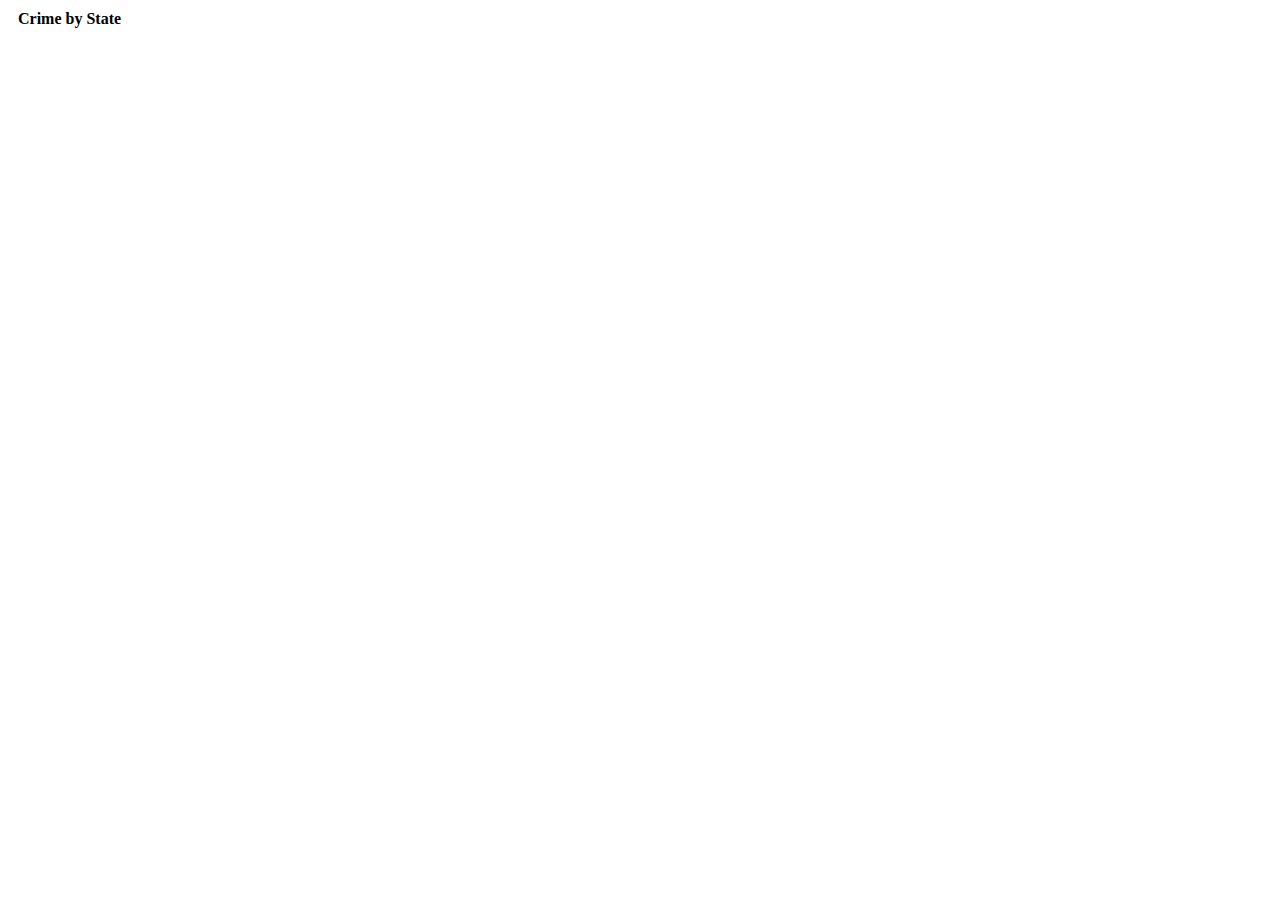
==== index.html @ 3ca4d9af "Skeleton files" ====
<!DOCTYPE html>
<html lang="en">
    <head>
        <meta charset="utf-8">
        <title>Crime by State</title>
        <script type="text/javascript" src="d3/d3.js"></script>
        <link rel="stylesheet" type="text/css" href="style.css">
    </head>
    <body>
        <p style="margin: 10px;"><strong>Crime by State</strong></p>
        <svg class="chart"></svg>
        <script type="text/javascript" src="script.js"> </script>
    </body>
</html>
---- style.css ----
.tooltip {
  position: absolute;
  /*width: 200px;
  height: 28px;
  */
  pointer-events: none;
  background-color: #000;
  padding: 10px;
  color: white;
  border: 20px;
  border-radius: 4px;
  box-shadow: 10px 10px 15px #888888;
}

.dot {
	stroke: black;
	opacity: .9;
	box-shadow: 10px -10px #CCC;
}


text {
	font-size: 10px; 
}
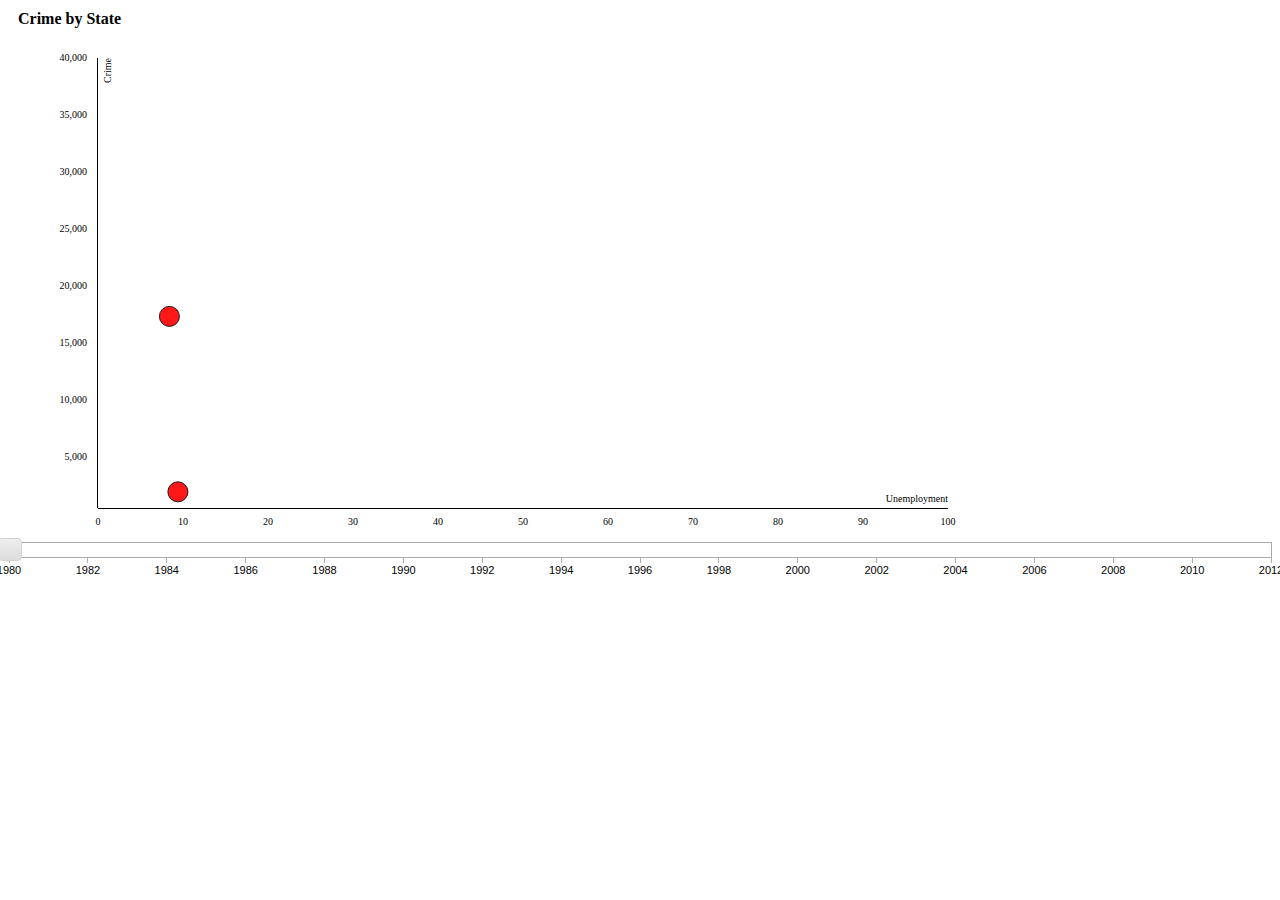
==== commit 2e14bd96: "Added slider stuff and redrawing data" ====
--- a/index.html
+++ b/index.html
@@ -4,11 +4,21 @@
         <meta charset="utf-8">
         <title>Crime by State</title>
         <script type="text/javascript" src="d3/d3.js"></script>
+        <script type="text/javascript" src="d3/d3.slider.js"></script>
         <link rel="stylesheet" type="text/css" href="style.css">
+        <link rel="stylesheet" type="text/css" href="d3/d3.slider.css">
     </head>
     <body>
         <p style="margin: 10px;"><strong>Crime by State</strong></p>
         <svg class="chart"></svg>
-        <script type="text/javascript" src="script.js"> </script>
+        <div id="slider"></div>
+        <script type="text/javascript"> 
+            function deferLoad(){
+                var e = document.createElement("script");
+                e.src = "script.js";
+                document.body.appendChild(e);
+            }
+            window.addEventListener("load", deferLoad, false);
+        </script>
     </body>
 </html>--- a/d3/d3.slider.css
+++ b/d3/d3.slider.css
@@ -0,0 +1,86 @@
+.d3-slider {
+    position: relative;
+    font-family: Verdana,Arial,sans-serif;
+    font-size: 1.1em;
+    border: 1px solid #aaaaaa;
+    z-index: 2;
+}
+
+.d3-slider-horizontal {
+    height: .8em;
+}  
+
+.d3-slider-range {
+  background:#2980b9;
+  left:0px;
+  right:0px;
+  height: 0.8em;
+  position: absolute;
+}
+
+.d3-slider-range-vertical {
+  background:#2980b9;
+  left:0px;
+  right:0px;
+  position: absolute;
+  top:0;
+}
+
+.d3-slider-vertical {
+    width: .8em;
+    height: 100px;
+}      
+
+.d3-slider-handle {
+    position: absolute;
+    width: 1.2em;
+    height: 1.2em;
+    border: 1px solid #d3d3d3;
+    border-radius: 4px;
+    background: #eee;
+    background: linear-gradient(to bottom, #eee 0%, #ddd 100%);
+    z-index: 3;
+}
+
+.d3-slider-handle:hover {
+    border: 1px solid #999999;
+}
+
+.d3-slider-horizontal .d3-slider-handle {
+    top: -.3em;
+    margin-left: -.6em;
+}
+
+.d3-slider-axis {
+    position: relative;
+    z-index: 1;    
+}
+
+.d3-slider-axis-bottom {
+    top: .8em;
+}
+
+.d3-slider-axis-right {
+    left: .8em;
+}
+
+.d3-slider-axis path {
+    stroke-width: 0;
+    fill: none;
+}
+
+.d3-slider-axis line {
+    fill: none;
+    stroke: #aaa;
+    shape-rendering: crispEdges;
+}
+
+.d3-slider-axis text {
+    font-size: 11px;
+}
+
+.d3-slider-vertical .d3-slider-handle {
+    left: -.25em;
+    margin-left: 0;
+    margin-bottom: -.6em;      
+}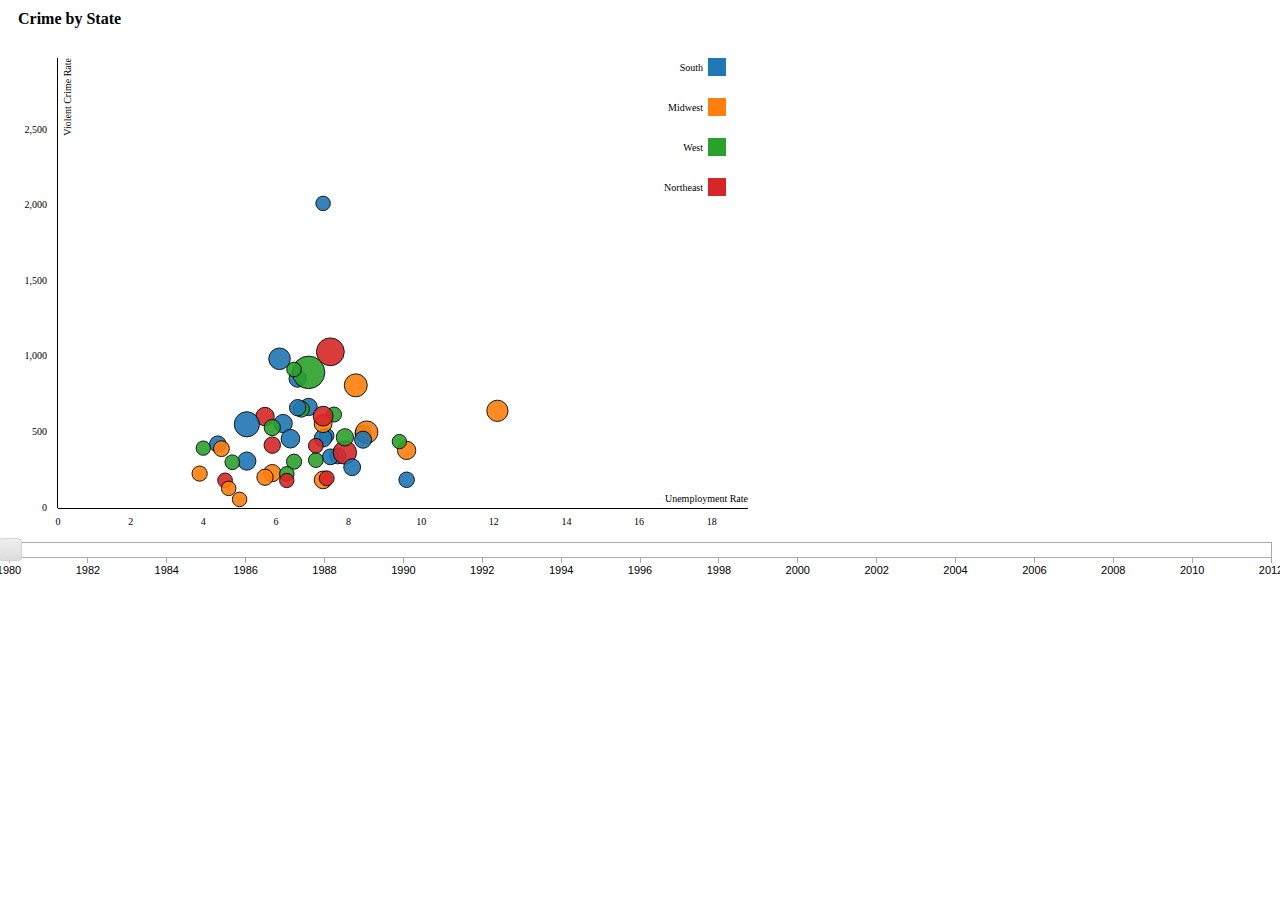
==== commit d4a62217: "Only using 4 regions. Preparing to integrate map" ====
--- a/index.html
+++ b/index.html
@@ -5,6 +5,8 @@
         <title>Crime by State</title>
         <script type="text/javascript" src="d3/d3.js"></script>
         <script type="text/javascript" src="d3/d3.slider.js"></script>
+        <script type="text/javascript" src="d3/topojson.min.js"></script>
+        <script type="text/javascript" src="d3/datamaps.usa.min.js"></script>
         <link rel="stylesheet" type="text/css" href="style.css">
         <link rel="stylesheet" type="text/css" href="d3/d3.slider.css">
     </head>
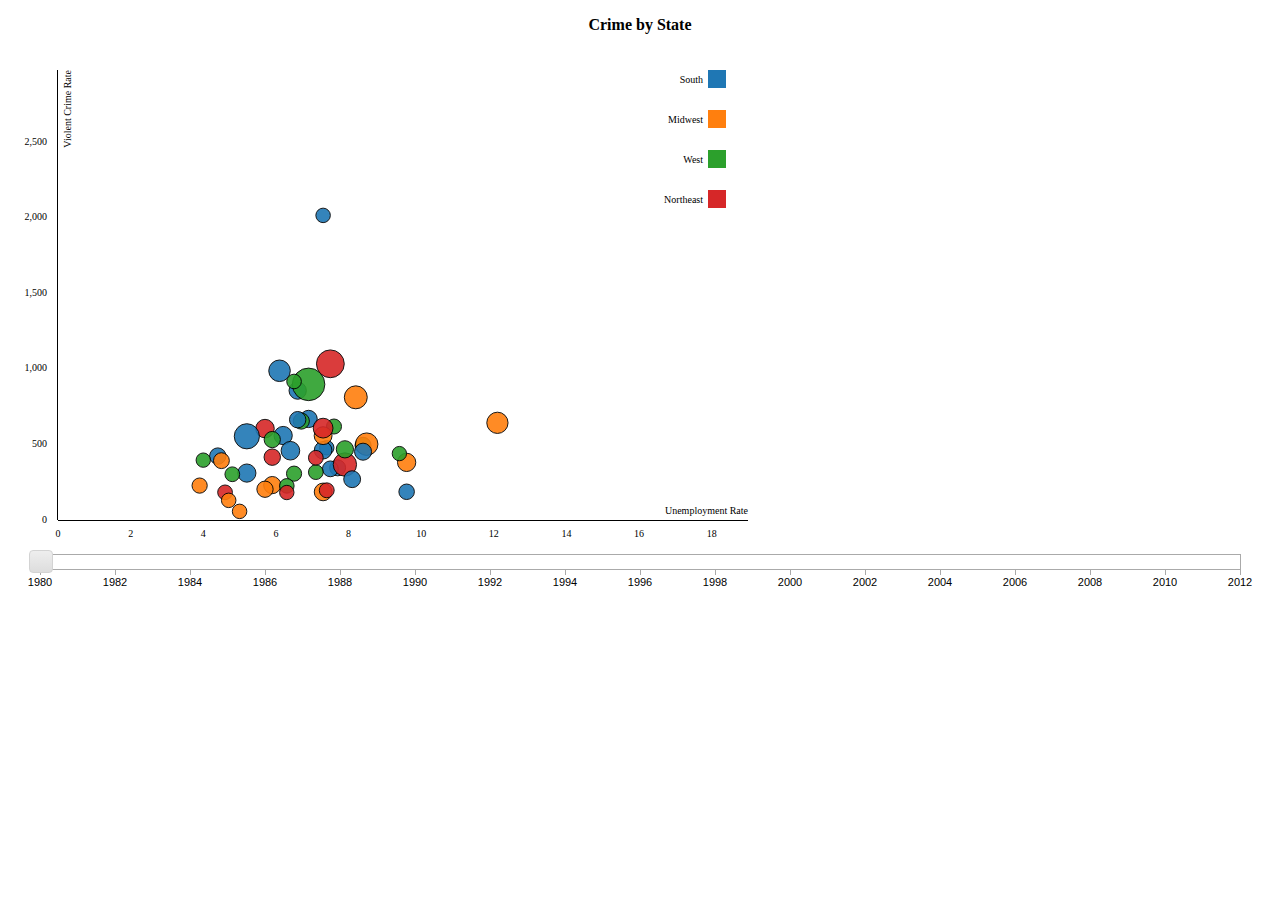
==== commit 86436181: "fixed slider width issue" ====
--- a/index.html
+++ b/index.html
@@ -11,9 +11,9 @@
         <link rel="stylesheet" type="text/css" href="d3/d3.slider.css">
     </head>
     <body>
-        <p style="margin: 10px;"><strong>Crime by State</strong></p>
+        <p class="title"><strong>Crime by State</strong></p>
         <svg class="chart"></svg>
-        <div id="slider"></div>
+        <div id="slider" class="timeslider"></div>
         <script type="text/javascript"> 
             function deferLoad(){
                 var e = document.createElement("script");
--- a/style.css
+++ b/style.css
@@ -18,6 +18,15 @@
 	box-shadow: 10px -10px #CCC;
 }
 
+.timeslider{
+  width: 1200px;
+  margin-left: auto;
+  margin-right: auto;
+}
+
+.title{
+  text-align: center;
+}
 
 text {
 	font-size: 10px; 
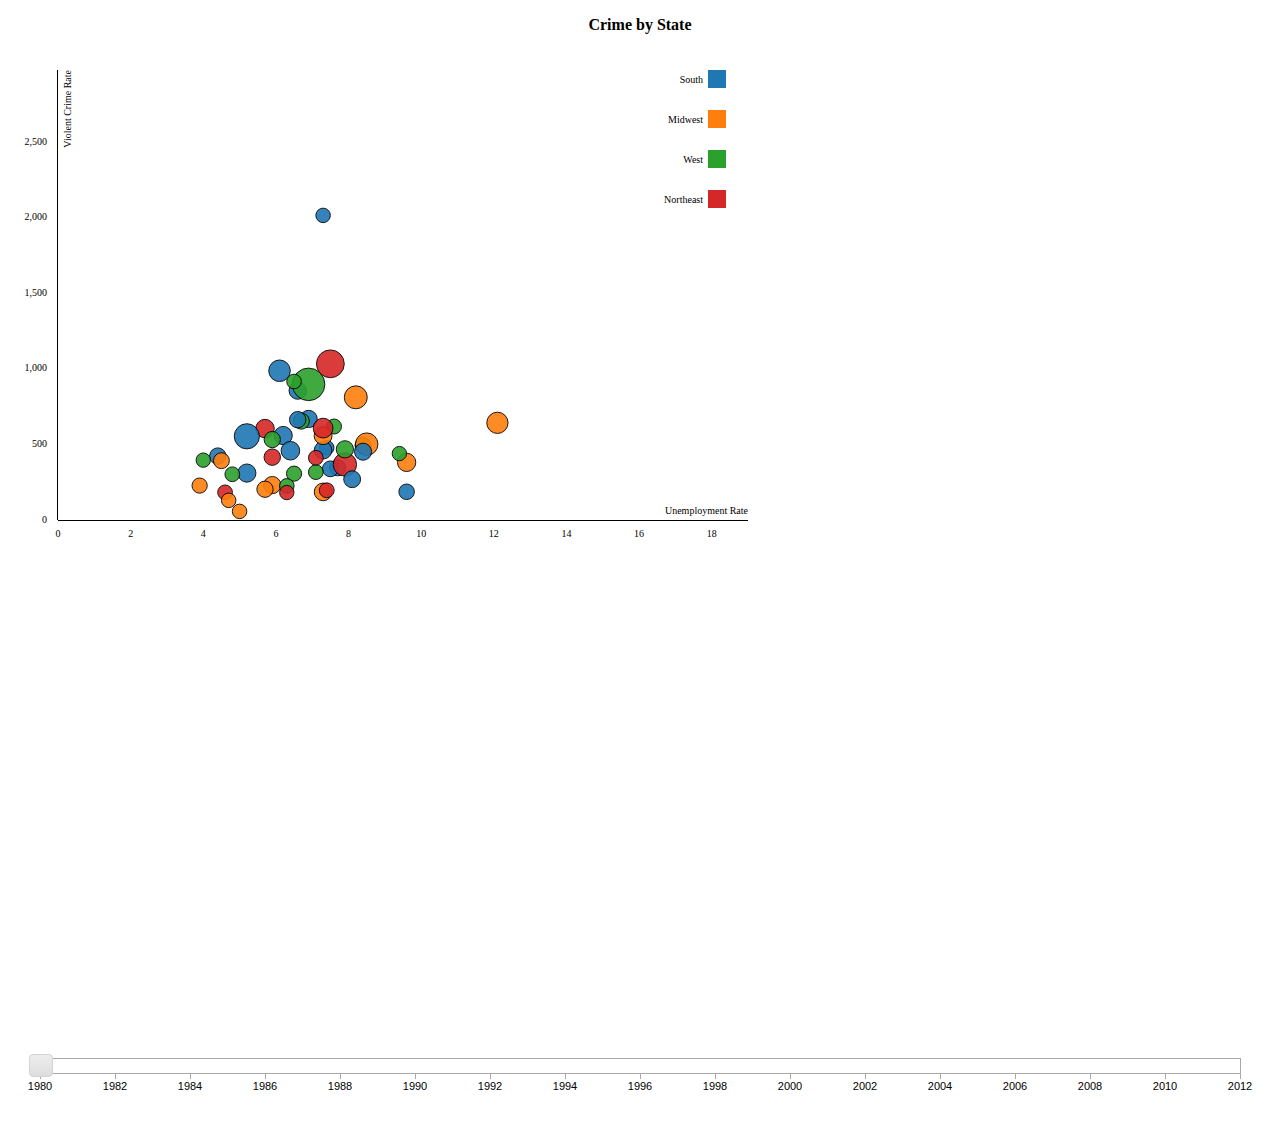
==== commit e223827d: "Two visualizations on same page. Still need to work out map coloring" ====
--- a/index.html
+++ b/index.html
@@ -12,7 +12,10 @@
     </head>
     <body>
         <p class="title"><strong>Crime by State</strong></p>
-        <svg class="chart"></svg>
+        <div id="vis_wrapper">
+            <svg class="chart"></svg>
+            <svg class="map" id="map"></svg> 
+        </div>
         <div id="slider" class="timeslider"></div>
         <script type="text/javascript"> 
             function deferLoad(){
--- a/style.css
+++ b/style.css
@@ -28,6 +28,13 @@
   text-align: center;
 }
 
+
+
+.map{
+  height: 500px;
+  width: 650px;
+}
+
 text {
 	font-size: 10px; 
 }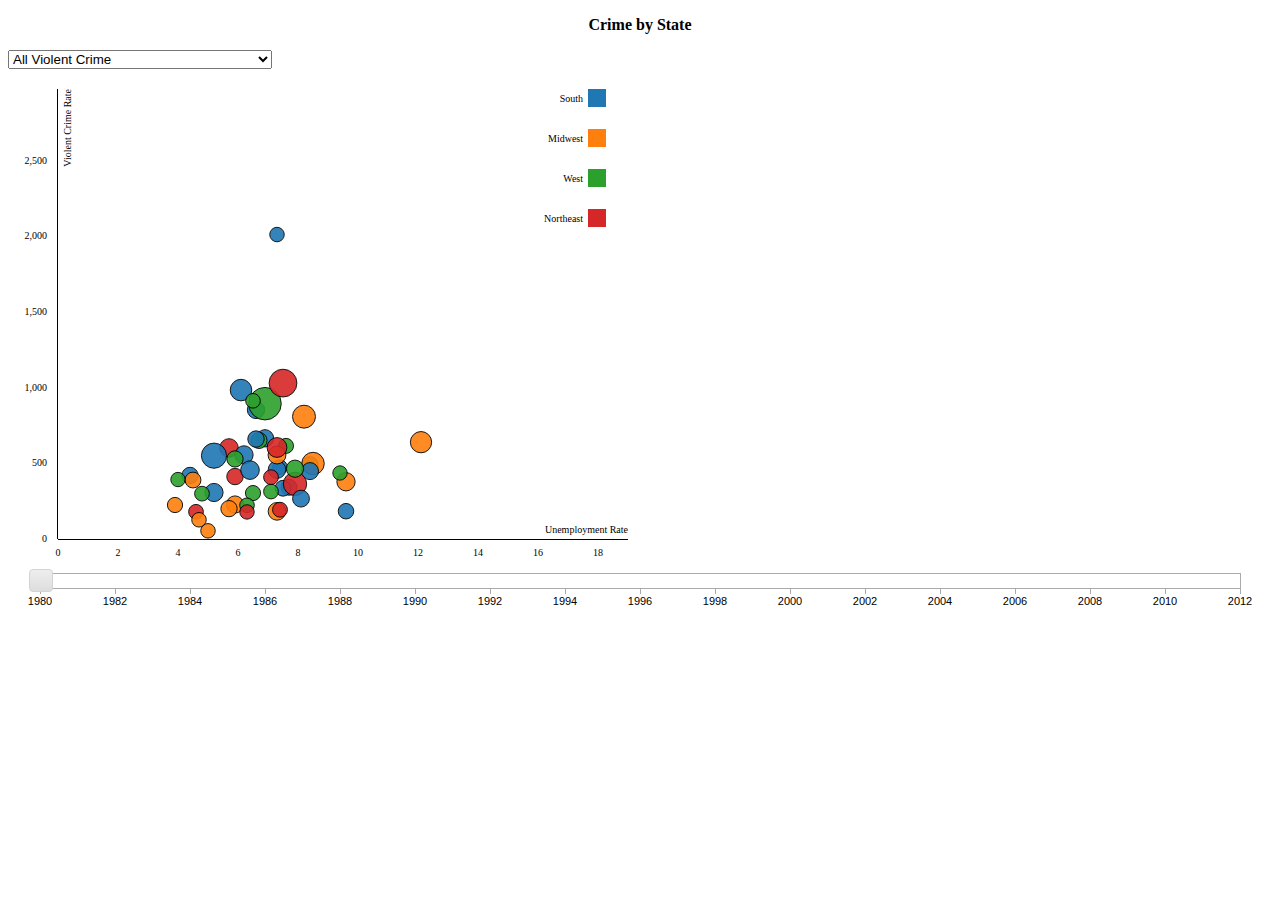
==== commit 36cb7e6b: "Added dropdown selector, improved map colors" ====
--- a/index.html
+++ b/index.html
@@ -12,6 +12,18 @@
     </head>
     <body>
         <p class="title"><strong>Crime by State</strong></p>
+        <select name="Y-Axis Variable" class="dropdown">
+            <option value="violentCrime">All Violent Crime</option>
+            <option value="murder">Murder and Non-Negligent Manslaughter</option>
+            <option value="rape">Forcible Rape</option>
+            <option value="robbery">Robbery</option>
+            <option name="assault">Aggravated Assault</option>
+            <option name="divider" disabled="">------</option>
+            <option name="propertyCrime">All Property Crime</option>
+            <option name ="burglary">Burglary</option>
+            <option name="larceny"> Larceny-Theft</option>
+            <option name="motorVehicle">Motor Vehicle</option>
+        </select>
         <div id="vis_wrapper">
             <svg class="chart"></svg>
             <svg class="map" id="map"></svg> 
--- a/style.css
+++ b/style.css
@@ -32,7 +32,7 @@
 
 .map{
   height: 500px;
-  width: 650px;
+  width: 550px;
 }
 
 text {
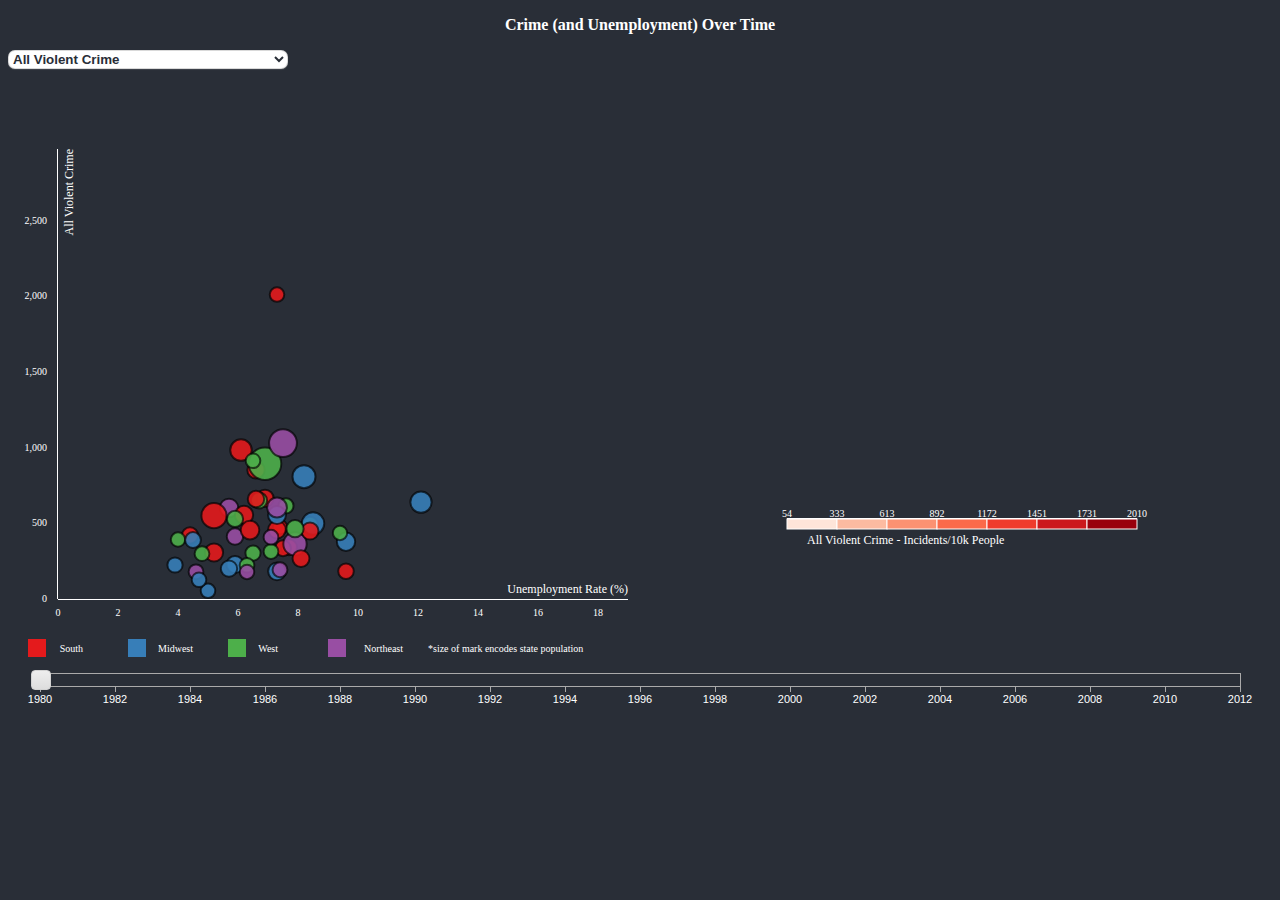
==== commit 668f5490: "changed title" ====
--- a/index.html
+++ b/index.html
@@ -2,7 +2,7 @@
 <html lang="en">
     <head>
         <meta charset="utf-8">
-        <title>Crime by State</title>
+        <title>CS4460 Final Project: Crime and Unemployment</title>
         <script type="text/javascript" src="d3/d3.js"></script>
         <script type="text/javascript" src="d3/d3.slider.js"></script>
         <script type="text/javascript" src="d3/topojson.min.js"></script>
@@ -11,7 +11,7 @@
         <link rel="stylesheet" type="text/css" href="d3/d3.slider.css">
     </head>
     <body>
-        <p class="title"><strong>Crime by State</strong></p>
+        <p class="title"><strong>Crime (and Unemployment) Over Time</strong></p>
         <select name="Y-Axis Variable" class="dropdown">
             <option value="violentCrime">All Violent Crime</option>
             <option value="murder">Murder and Non-Negligent Manslaughter</option>
@@ -21,7 +21,7 @@
             <option name="divider" disabled="">------</option>
             <option name="propertyCrime">All Property Crime</option>
             <option name ="burglary">Burglary</option>
-            <option name="larceny"> Larceny-Theft</option>
+            <option name="larceny">Larceny-Theft</option>
             <option name="motorVehicle">Motor Vehicle</option>
         </select>
         <div id="vis_wrapper">
@@ -38,4 +38,4 @@
             window.addEventListener("load", deferLoad, false);
         </script>
     </body>
-</html>+</html>
--- a/style.css
+++ b/style.css
@@ -6,15 +6,20 @@
   pointer-events: none;
   background-color: #000;
   padding: 10px;
+  padding-bottom: 0;
   color: white;
   border: 20px;
   border-radius: 4px;
-  box-shadow: 10px 10px 15px #888888;
+  box-shadow: 10px 10px 15px #111;
+  line-height: 10%;
+  z-index: 100;
 }
 
 .dot {
 	stroke: black;
-	opacity: .9;
+  stroke-width:2px;
+  stroke-opacity:0.7;
+	/*opacity: .9;*/
 	box-shadow: 10px -10px #CCC;
 }
 
@@ -28,7 +33,15 @@
   text-align: center;
 }
 
-
+hr{
+  border: 0;
+  height: 1px;
+  background: #333;
+  background-image: -webkit-linear-gradient(left, #333, #ccc, #333);
+  background-image: -moz-linear-gradient(left, #333, #ccc, #333);
+  background-image: -ms-linear-gradient(left, #333, #ccc, #333);
+  background-image: -o-linear-gradient(left, #333, #ccc, #333);
+}
 
 .map{
   height: 500px;
@@ -37,4 +50,25 @@
 
 text {
 	font-size: 10px; 
-}+}
+
+.dropdown{
+  background: #fff;
+    border-radius: 7px;
+    border: 1px solid rgba(0,0,0,0.15);
+    box-shadow: 0 1px 1px rgba(255,255,255,0.1);
+    cursor: pointer;
+    outline: none;
+
+    font-weight: bold;
+    color: #292E37;
+}
+
+
+body{
+  background-color: #292E37;
+}
+
+body{
+  color: white;
+}
